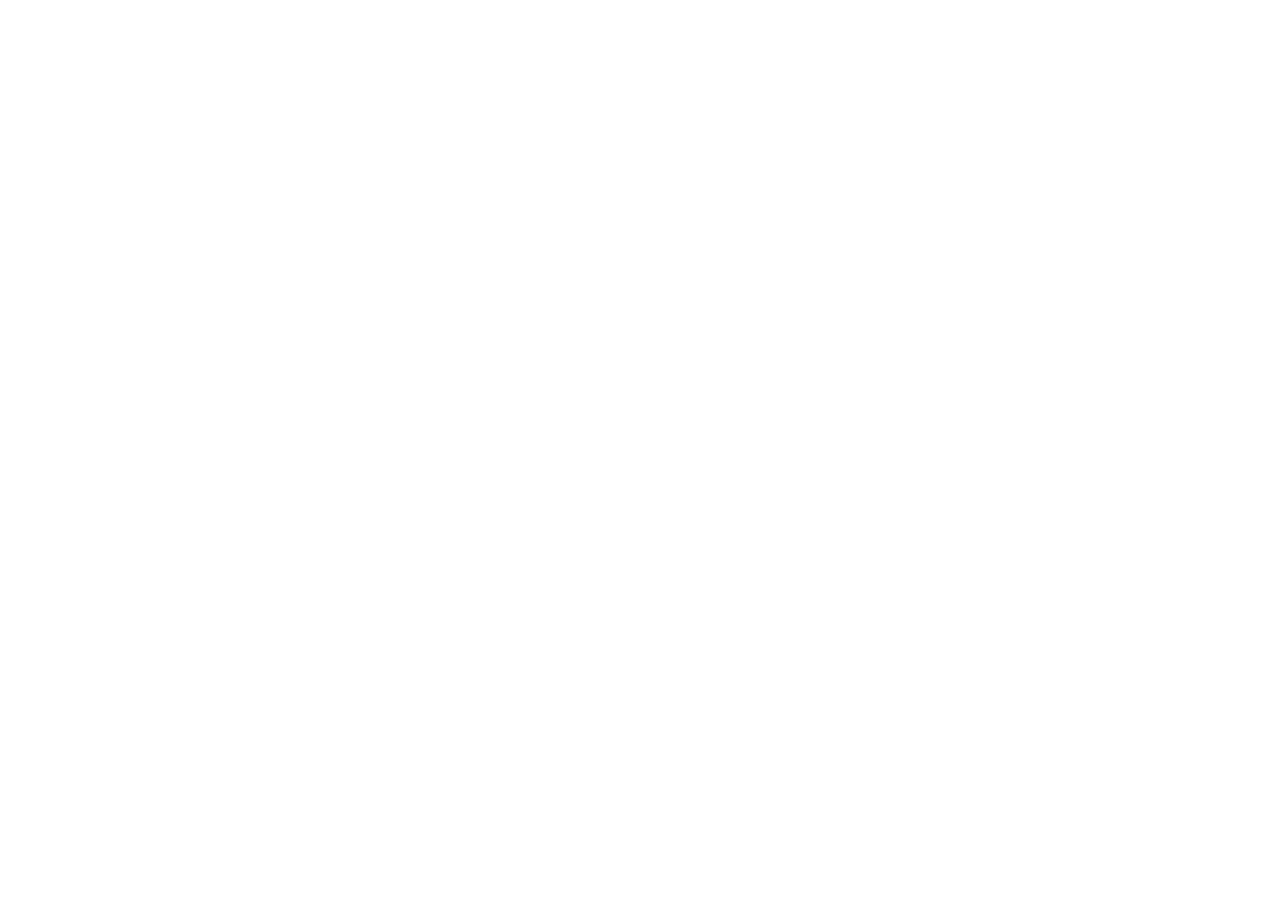
==== admin/index.html @ 80a5bfa9 "Panel de administración (Decap CMS), servicios por categoría, tienda con carro y contenido editable " ====
<!doctype html>
<html lang="es-CL">
<head>
<meta charset="utf-8">
<meta name="viewport" content="width=device-width, initial-scale=1">
<meta name="robots" content="noindex, nofollow">
<title>Panel de Tecnifem</title>
<link rel="icon" href="../assets/icono.png">
</head>
<body>
<!-- Panel de administración (Decap CMS). La configuración está en admin/config.yml. -->
<script src="https://unpkg.com/decap-cms@3.17.3/dist/decap-cms.js"></script>
</body>
</html>
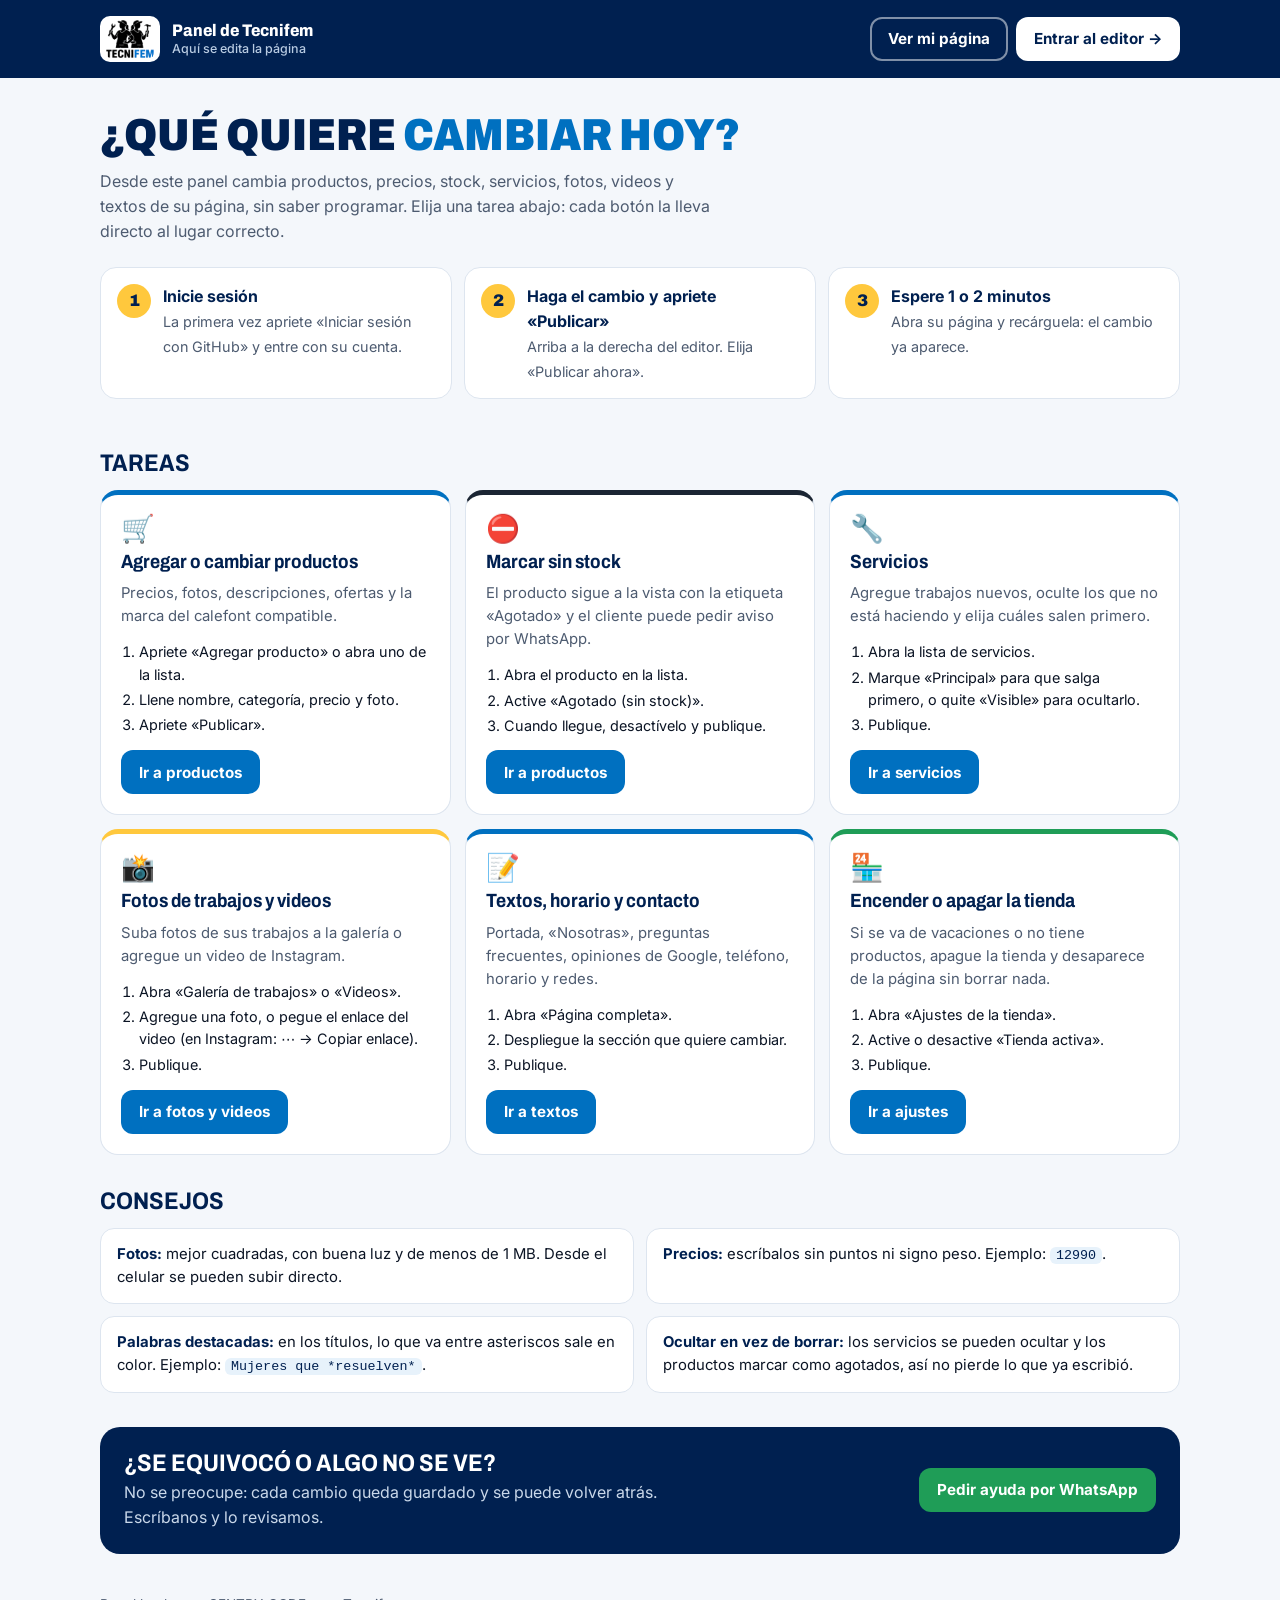
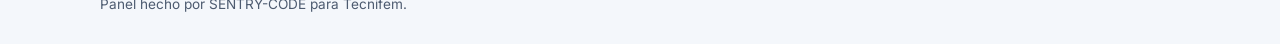
==== commit e9b9c033: "Rediseño con la marca real (Mujeres que resuelven): logo, fotos y videos de Instagram, tienda con bú" ====
--- a/admin/index.html
+++ b/admin/index.html
@@ -5,10 +5,132 @@
 <meta name="viewport" content="width=device-width, initial-scale=1">
 <meta name="robots" content="noindex, nofollow">
 <title>Panel de Tecnifem</title>
-<link rel="icon" href="../assets/icono.png">
+<link rel="icon" href="../assets/icono-tecnifem.png">
+<link rel="preconnect" href="https://fonts.googleapis.com"><link rel="preconnect" href="https://fonts.gstatic.com" crossorigin>
+<link href="https://fonts.googleapis.com/css2?family=Archivo:wdth,wght@75..100,700..900&family=Inter:wght@400;500;600;700&display=swap" rel="stylesheet">
+<style>
+:root{--navy:#002050;--azul:#0070c0;--azul-claro:#e7f2fb;--rayo:#ffc83d;--tinta:#0b1424;--suave:#4d5b70;--linea:#dde5ef;--fondo:#f4f7fb;--wa:#1f9d57}
+*{box-sizing:border-box}
+body{margin:0;font:400 16px/1.55 "Inter",system-ui,-apple-system,"Segoe UI",sans-serif;color:var(--tinta);background:var(--fondo)}
+a{color:inherit}
+h1,h2,h3{font-family:"Archivo","Arial Narrow",sans-serif;font-stretch:88%;margin:0;line-height:1.05;color:var(--navy)}
+.wrap{width:min(1080px,100% - 32px);margin:0 auto}
+header{background:var(--navy);color:#fff}
+header .wrap{display:flex;flex-wrap:wrap;align-items:center;justify-content:space-between;gap:12px;padding:16px 0}
+.marca{display:flex;align-items:center;gap:12px;text-decoration:none}
+.marca img{height:46px;background:#fff;border-radius:10px;padding:4px 6px}
+.marca span{font:800 1.05rem/1.2 "Archivo",sans-serif;font-stretch:90%}.marca small{display:block;font:500 .78rem/1.2 "Inter",sans-serif;color:#b8cbe2}
+.top-btns{display:flex;flex-wrap:wrap;gap:8px}
+.b{display:inline-flex;align-items:center;justify-content:center;gap:8px;min-height:44px;padding:0 16px;border-radius:12px;font-weight:700;font-size:.95rem;text-decoration:none;border:2px solid transparent}
+.b-blanco{background:#fff;color:var(--navy)}.b-borde{border-color:rgba(255,255,255,.5);color:#fff}
+.b-pri{background:var(--azul);color:#fff}.b-wa{background:var(--wa);color:#fff}
+.hola{padding:34px 0 10px}
+.hola h1{font-size:clamp(2rem,5vw,2.8rem);font-weight:900;text-transform:uppercase}
+.hola h1 em{font-style:normal;color:var(--azul)}
+.hola p{max-width:62ch;color:var(--suave);margin:10px 0 0}
+.pasos{display:grid;grid-template-columns:repeat(3,1fr);gap:12px;margin:24px 0 8px;padding:0;list-style:none;counter-reset:p}
+.pasos li{counter-increment:p;background:#fff;border:1px solid var(--linea);border-radius:16px;padding:16px 16px 14px;display:flex;gap:12px;align-items:flex-start}
+.pasos li::before{content:counter(p);flex:none;display:grid;place-items:center;width:34px;height:34px;border-radius:50%;background:var(--rayo);color:var(--navy);font:900 1.05rem/1 "Archivo",sans-serif}
+.pasos b{display:block;color:var(--navy)}.pasos span{font-size:.9rem;color:var(--suave)}
+h2{font-size:1.5rem;text-transform:uppercase;margin:34px 0 14px}
+.tareas{display:grid;grid-template-columns:repeat(3,1fr);gap:14px}
+.tarea{background:#fff;border:1px solid var(--linea);border-radius:18px;padding:20px;display:flex;flex-direction:column;gap:10px;border-top:5px solid var(--azul)}
+.tarea .ico{font-size:1.7rem;line-height:1}
+.tarea h3{font-size:1.2rem}
+.tarea p{margin:0;color:var(--suave);font-size:.93rem}
+.tarea ol{margin:0;padding-left:18px;font-size:.9rem;color:var(--tinta)}
+.tarea ol li{margin:3px 0}
+.tarea .b{margin-top:auto;align-self:flex-start}
+.tarea.sin-stock{border-top-color:#1b2533}.tarea.fotos{border-top-color:var(--rayo)}.tarea.tienda{border-top-color:var(--wa)}
+.consejos{display:grid;grid-template-columns:repeat(2,1fr);gap:12px;margin:0;padding:0;list-style:none}
+.consejos li{background:#fff;border:1px solid var(--linea);border-radius:14px;padding:14px 16px;font-size:.93rem}
+.consejos b{color:var(--navy)}
+code{background:var(--azul-claro);color:var(--navy);padding:1px 6px;border-radius:6px;font-size:.9em}
+.ayuda{margin:34px 0 40px;background:var(--navy);color:#fff;border-radius:20px;padding:24px;display:flex;flex-wrap:wrap;gap:16px;align-items:center;justify-content:space-between}
+.ayuda h2{color:#fff;margin:0 0 4px}.ayuda p{margin:0;color:#c9d8ea;max-width:56ch}
+footer{color:var(--suave);font-size:.85rem;padding:0 0 30px}
+@media (max-width:860px){.pasos,.tareas,.consejos{grid-template-columns:1fr}}
+</style>
 </head>
 <body>
-<!-- Panel de administración (Decap CMS). La configuración está en admin/config.yml. -->
-<script src="https://unpkg.com/decap-cms@3.17.3/dist/decap-cms.js"></script>
+<header><div class="wrap">
+  <a class="marca" href="../" target="_blank" rel="noopener"><img src="../assets/logo-tecnifem.png" alt="Tecnifem"><span>Panel de Tecnifem<small>Aquí se edita la página</small></span></a>
+  <div class="top-btns">
+    <a class="b b-borde" href="../" target="_blank" rel="noopener">Ver mi página</a>
+    <a class="b b-blanco" href="editar.html">Entrar al editor →</a>
+  </div>
+</div></header>
+
+<main class="wrap">
+  <section class="hola">
+    <h1>¿Qué quiere <em>cambiar hoy?</em></h1>
+    <p>Desde este panel cambia productos, precios, stock, servicios, fotos, videos y textos de su página, sin saber programar. Elija una tarea abajo: cada botón la lleva directo al lugar correcto.</p>
+    <ol class="pasos">
+      <li><div><b>Inicie sesión</b><span>La primera vez apriete «Iniciar sesión con GitHub» y entre con su cuenta.</span></div></li>
+      <li><div><b>Haga el cambio y apriete «Publicar»</b><span>Arriba a la derecha del editor. Elija «Publicar ahora».</span></div></li>
+      <li><div><b>Espere 1 o 2 minutos</b><span>Abra su página y recárguela: el cambio ya aparece.</span></div></li>
+    </ol>
+  </section>
+
+  <h2>Tareas</h2>
+  <div class="tareas">
+    <article class="tarea">
+      <span class="ico" aria-hidden="true">🛒</span>
+      <h3>Agregar o cambiar productos</h3>
+      <p>Precios, fotos, descripciones, ofertas y la marca del calefont compatible.</p>
+      <ol><li>Apriete «Agregar producto» o abra uno de la lista.</li><li>Llene nombre, categoría, precio y foto.</li><li>Apriete «Publicar».</li></ol>
+      <a class="b b-pri" href="editar.html#/collections/tienda/entries/productos">Ir a productos</a>
+    </article>
+    <article class="tarea sin-stock">
+      <span class="ico" aria-hidden="true">⛔</span>
+      <h3>Marcar sin stock</h3>
+      <p>El producto sigue a la vista con la etiqueta «Agotado» y el cliente puede pedir aviso por WhatsApp.</p>
+      <ol><li>Abra el producto en la lista.</li><li>Active «Agotado (sin stock)».</li><li>Cuando llegue, desactívelo y publique.</li></ol>
+      <a class="b b-pri" href="editar.html#/collections/tienda/entries/productos">Ir a productos</a>
+    </article>
+    <article class="tarea">
+      <span class="ico" aria-hidden="true">🔧</span>
+      <h3>Servicios</h3>
+      <p>Agregue trabajos nuevos, oculte los que no está haciendo y elija cuáles salen primero.</p>
+      <ol><li>Abra la lista de servicios.</li><li>Marque «Principal» para que salga primero, o quite «Visible» para ocultarlo.</li><li>Publique.</li></ol>
+      <a class="b b-pri" href="editar.html#/collections/servicios/entries/lista">Ir a servicios</a>
+    </article>
+    <article class="tarea fotos">
+      <span class="ico" aria-hidden="true">📸</span>
+      <h3>Fotos de trabajos y videos</h3>
+      <p>Suba fotos de sus trabajos a la galería o agregue un video de Instagram.</p>
+      <ol><li>Abra «Galería de trabajos» o «Videos».</li><li>Agregue una foto, o pegue el enlace del video (en Instagram: ⋯ → Copiar enlace).</li><li>Publique.</li></ol>
+      <a class="b b-pri" href="editar.html#/collections/pagina/entries/textos">Ir a fotos y videos</a>
+    </article>
+    <article class="tarea">
+      <span class="ico" aria-hidden="true">📝</span>
+      <h3>Textos, horario y contacto</h3>
+      <p>Portada, «Nosotras», preguntas frecuentes, opiniones de Google, teléfono, horario y redes.</p>
+      <ol><li>Abra «Página completa».</li><li>Despliegue la sección que quiere cambiar.</li><li>Publique.</li></ol>
+      <a class="b b-pri" href="editar.html#/collections/pagina/entries/textos">Ir a textos</a>
+    </article>
+    <article class="tarea tienda">
+      <span class="ico" aria-hidden="true">🏪</span>
+      <h3>Encender o apagar la tienda</h3>
+      <p>Si se va de vacaciones o no tiene productos, apague la tienda y desaparece de la página sin borrar nada.</p>
+      <ol><li>Abra «Ajustes de la tienda».</li><li>Active o desactive «Tienda activa».</li><li>Publique.</li></ol>
+      <a class="b b-pri" href="editar.html#/collections/tienda/entries/ajustes">Ir a ajustes</a>
+    </article>
+  </div>
+
+  <h2>Consejos</h2>
+  <ul class="consejos">
+    <li><b>Fotos:</b> mejor cuadradas, con buena luz y de menos de 1 MB. Desde el celular se pueden subir directo.</li>
+    <li><b>Precios:</b> escríbalos sin puntos ni signo peso. Ejemplo: <code>12990</code>.</li>
+    <li><b>Palabras destacadas:</b> en los títulos, lo que va entre asteriscos sale en color. Ejemplo: <code>Mujeres que *resuelven*</code>.</li>
+    <li><b>Ocultar en vez de borrar:</b> los servicios se pueden ocultar y los productos marcar como agotados, así no pierde lo que ya escribió.</li>
+  </ul>
+
+  <section class="ayuda">
+    <div><h2>¿Se equivocó o algo no se ve?</h2><p>No se preocupe: cada cambio queda guardado y se puede volver atrás. Escríbanos y lo revisamos.</p></div>
+    <a class="b b-wa" href="https://wa.me/56974479565?text=Hola%20Agust%C3%ADn%2C%20necesito%20ayuda%20con%20el%20panel%20de%20Tecnifem" target="_blank" rel="noopener">Pedir ayuda por WhatsApp</a>
+  </section>
+</main>
+<footer class="wrap">Panel hecho por SENTRY-CODE para Tecnifem.</footer>
 </body>
 </html>
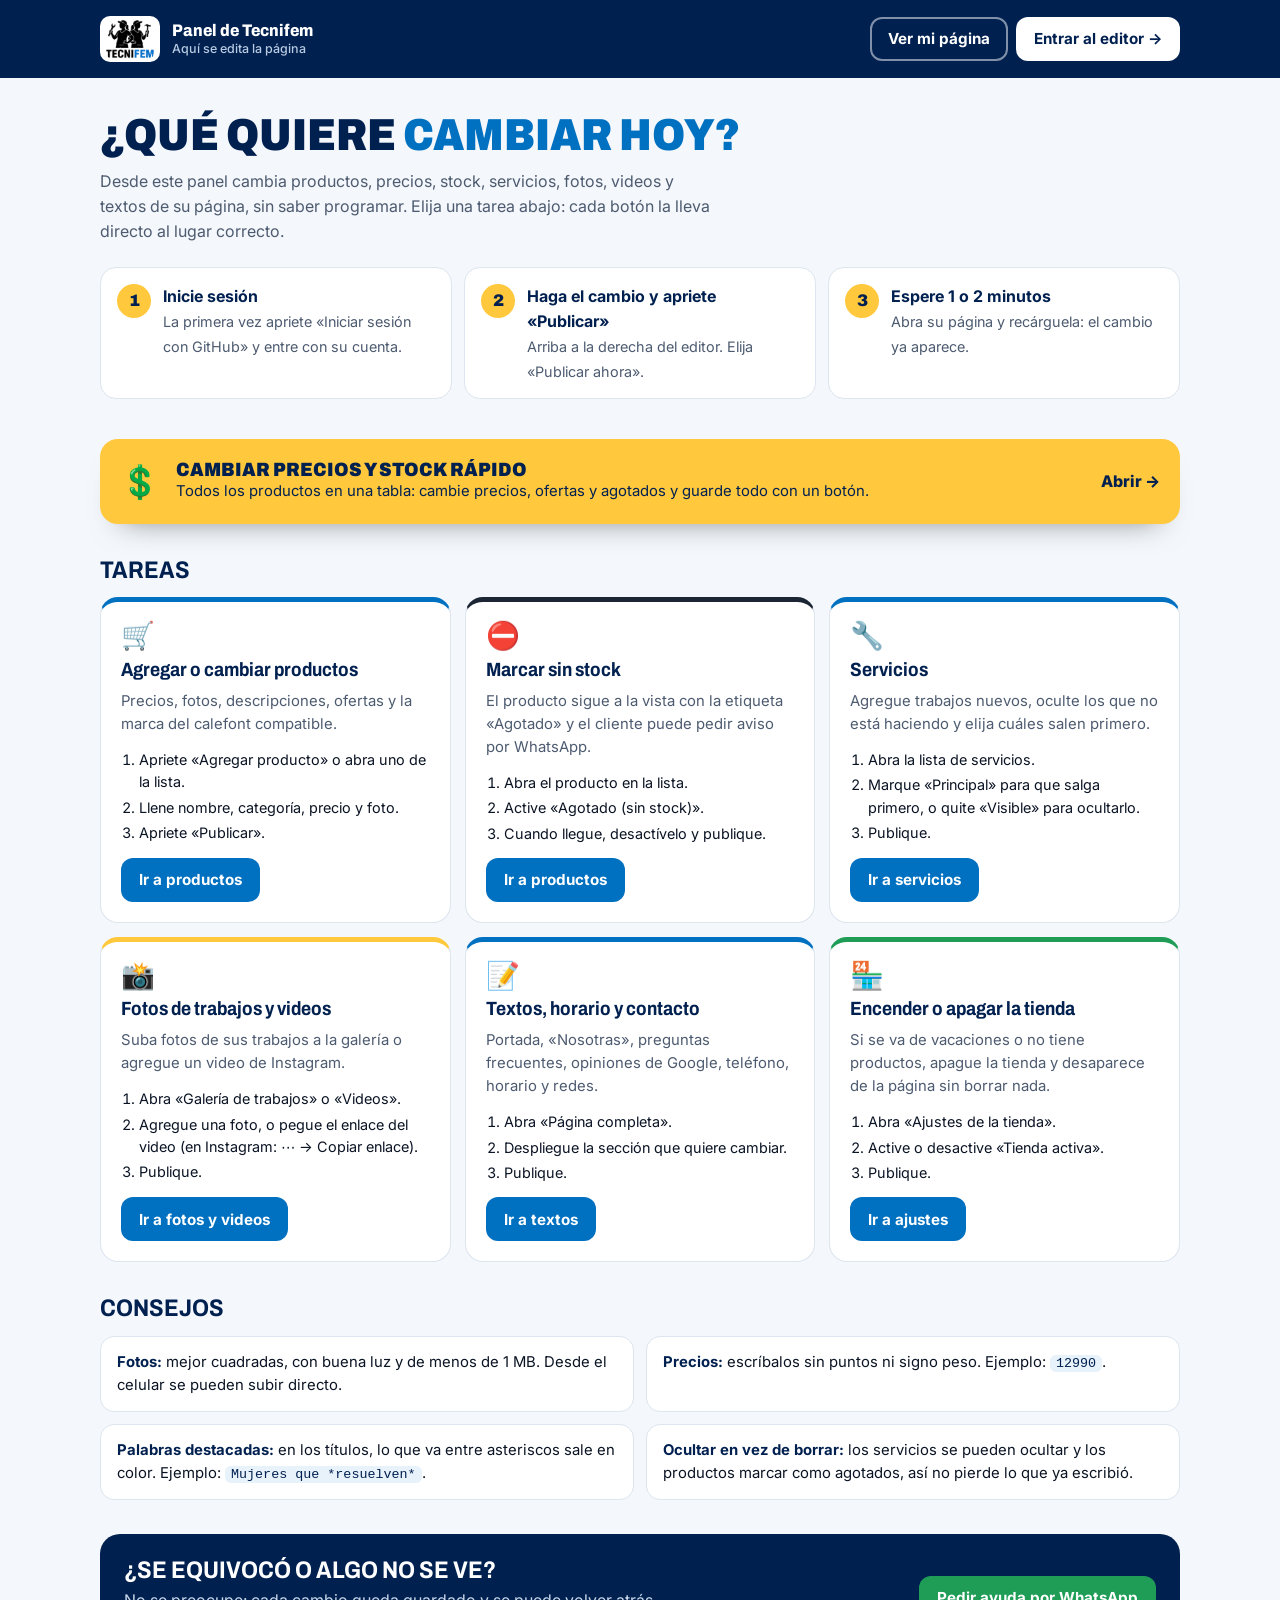
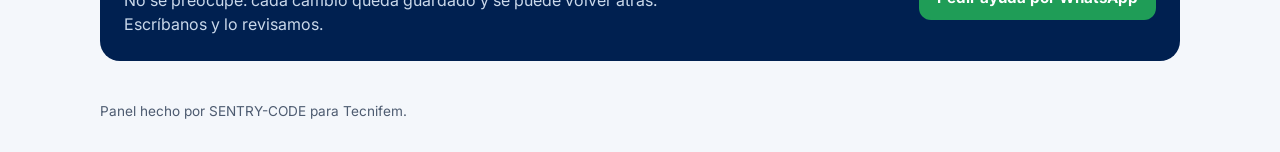
==== commit 0c0e9452: "Tienda con 12 productos de prueba e imágenes, pago con Webpay (Flow) conectado al servicio de pagos," ====
--- a/admin/index.html
+++ b/admin/index.html
@@ -49,6 +49,9 @@
 .ayuda{margin:34px 0 40px;background:var(--navy);color:#fff;border-radius:20px;padding:24px;display:flex;flex-wrap:wrap;gap:16px;align-items:center;justify-content:space-between}
 .ayuda h2{color:#fff;margin:0 0 4px}.ayuda p{margin:0;color:#c9d8ea;max-width:56ch}
 footer{color:var(--suave);font-size:.85rem;padding:0 0 30px}
+.rapido{display:flex;align-items:center;gap:16px;margin:22px 0 0;padding:18px 20px;border-radius:18px;background:var(--rayo);color:var(--navy);text-decoration:none;box-shadow:0 18px 30px -22px rgba(0,0,0,.5)}
+.rapido .ico{font-size:2rem}.rapido b{display:block;font:900 1.2rem/1.1 "Archivo",sans-serif;font-stretch:90%;text-transform:uppercase}
+.rapido span:nth-child(2){flex:1;font-size:.93rem}.rapido .ir{font-weight:800;white-space:nowrap}
 @media (max-width:860px){.pasos,.tareas,.consejos{grid-template-columns:1fr}}
 </style>
 </head>
@@ -71,6 +74,12 @@
       <li><div><b>Espere 1 o 2 minutos</b><span>Abra su página y recárguela: el cambio ya aparece.</span></div></li>
     </ol>
   </section>
+
+  <a class="rapido" href="precios.html">
+    <span class="ico" aria-hidden="true">💲</span>
+    <span><b>Cambiar precios y stock rápido</b>Todos los productos en una tabla: cambie precios, ofertas y agotados y guarde todo con un botón.</span>
+    <span class="ir">Abrir →</span>
+  </a>
 
   <h2>Tareas</h2>
   <div class="tareas">
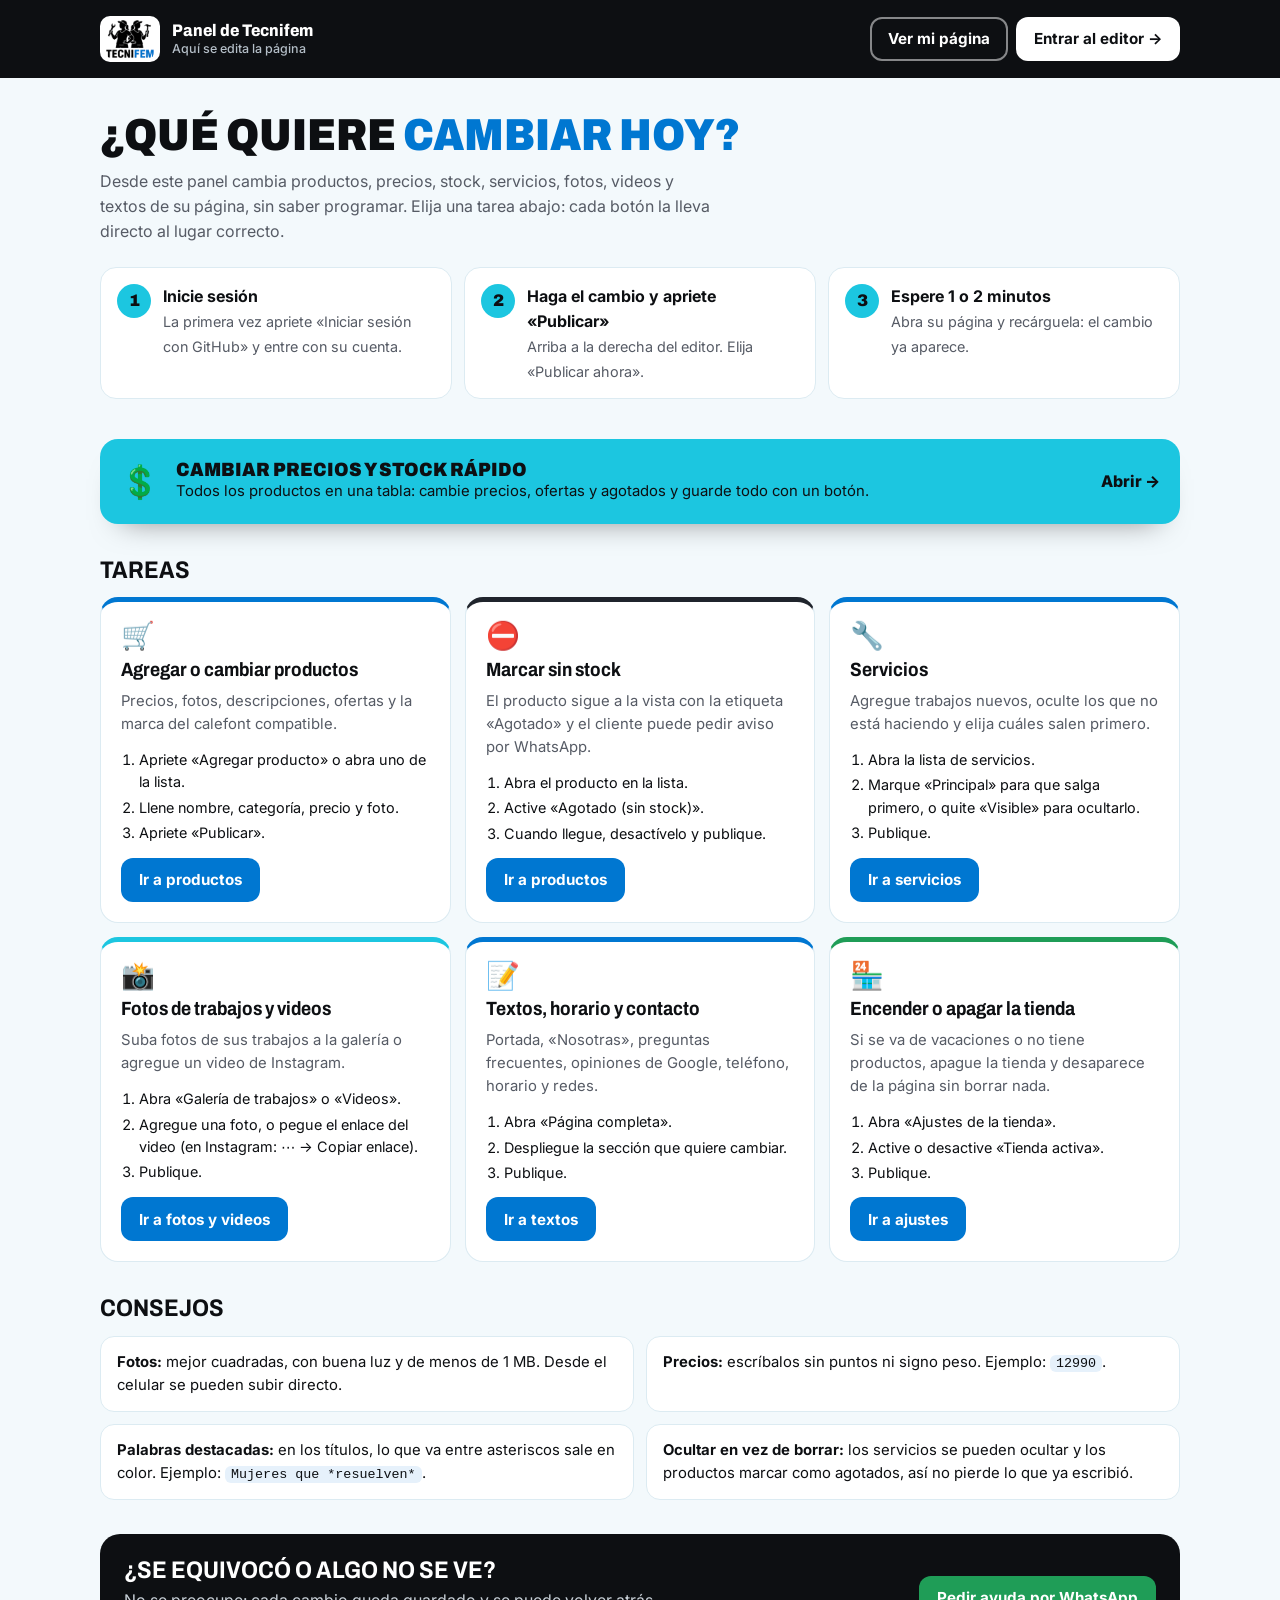
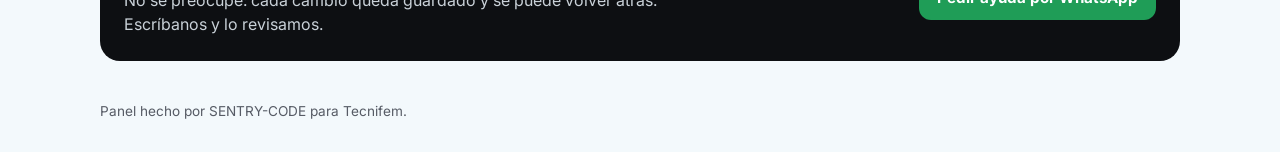
==== commit 751271a5: "Paleta nueva: negro, blanco, azul del logo y azul calipso (pedido de Tecnifem) Co-Authored-By: Claud" ====
--- a/admin/index.html
+++ b/admin/index.html
@@ -9,7 +9,7 @@
 <link rel="preconnect" href="https://fonts.googleapis.com"><link rel="preconnect" href="https://fonts.gstatic.com" crossorigin>
 <link href="https://fonts.googleapis.com/css2?family=Archivo:wdth,wght@75..100,700..900&family=Inter:wght@400;500;600;700&display=swap" rel="stylesheet">
 <style>
-:root{--navy:#002050;--azul:#0070c0;--azul-claro:#e7f2fb;--rayo:#ffc83d;--tinta:#0b1424;--suave:#4d5b70;--linea:#dde5ef;--fondo:#f4f7fb;--wa:#1f9d57}
+:root{--navy:#0d0f12;--azul:#0077d1;--azul-claro:#e6f1fb;--rayo:#1cc6e0;--tinta:#0d0f12;--suave:#565b65;--linea:#dcebf2;--fondo:#f3f9fc;--wa:#1f9d57}
 *{box-sizing:border-box}
 body{margin:0;font:400 16px/1.55 "Inter",system-ui,-apple-system,"Segoe UI",sans-serif;color:var(--tinta);background:var(--fondo)}
 a{color:inherit}
@@ -19,7 +19,7 @@
 header .wrap{display:flex;flex-wrap:wrap;align-items:center;justify-content:space-between;gap:12px;padding:16px 0}
 .marca{display:flex;align-items:center;gap:12px;text-decoration:none}
 .marca img{height:46px;background:#fff;border-radius:10px;padding:4px 6px}
-.marca span{font:800 1.05rem/1.2 "Archivo",sans-serif;font-stretch:90%}.marca small{display:block;font:500 .78rem/1.2 "Inter",sans-serif;color:#b8cbe2}
+.marca span{font:800 1.05rem/1.2 "Archivo",sans-serif;font-stretch:90%}.marca small{display:block;font:500 .78rem/1.2 "Inter",sans-serif;color:#b4bec7}
 .top-btns{display:flex;flex-wrap:wrap;gap:8px}
 .b{display:inline-flex;align-items:center;justify-content:center;gap:8px;min-height:44px;padding:0 16px;border-radius:12px;font-weight:700;font-size:.95rem;text-decoration:none;border:2px solid transparent}
 .b-blanco{background:#fff;color:var(--navy)}.b-borde{border-color:rgba(255,255,255,.5);color:#fff}
@@ -41,13 +41,13 @@
 .tarea ol{margin:0;padding-left:18px;font-size:.9rem;color:var(--tinta)}
 .tarea ol li{margin:3px 0}
 .tarea .b{margin-top:auto;align-self:flex-start}
-.tarea.sin-stock{border-top-color:#1b2533}.tarea.fotos{border-top-color:var(--rayo)}.tarea.tienda{border-top-color:var(--wa)}
+.tarea.sin-stock{border-top-color:#1f242c}.tarea.fotos{border-top-color:var(--rayo)}.tarea.tienda{border-top-color:var(--wa)}
 .consejos{display:grid;grid-template-columns:repeat(2,1fr);gap:12px;margin:0;padding:0;list-style:none}
 .consejos li{background:#fff;border:1px solid var(--linea);border-radius:14px;padding:14px 16px;font-size:.93rem}
 .consejos b{color:var(--navy)}
 code{background:var(--azul-claro);color:var(--navy);padding:1px 6px;border-radius:6px;font-size:.9em}
 .ayuda{margin:34px 0 40px;background:var(--navy);color:#fff;border-radius:20px;padding:24px;display:flex;flex-wrap:wrap;gap:16px;align-items:center;justify-content:space-between}
-.ayuda h2{color:#fff;margin:0 0 4px}.ayuda p{margin:0;color:#c9d8ea;max-width:56ch}
+.ayuda h2{color:#fff;margin:0 0 4px}.ayuda p{margin:0;color:#c9d1d8;max-width:56ch}
 footer{color:var(--suave);font-size:.85rem;padding:0 0 30px}
 .rapido{display:flex;align-items:center;gap:16px;margin:22px 0 0;padding:18px 20px;border-radius:18px;background:var(--rayo);color:var(--navy);text-decoration:none;box-shadow:0 18px 30px -22px rgba(0,0,0,.5)}
 .rapido .ico{font-size:2rem}.rapido b{display:block;font:900 1.2rem/1.1 "Archivo",sans-serif;font-stretch:90%;text-transform:uppercase}
